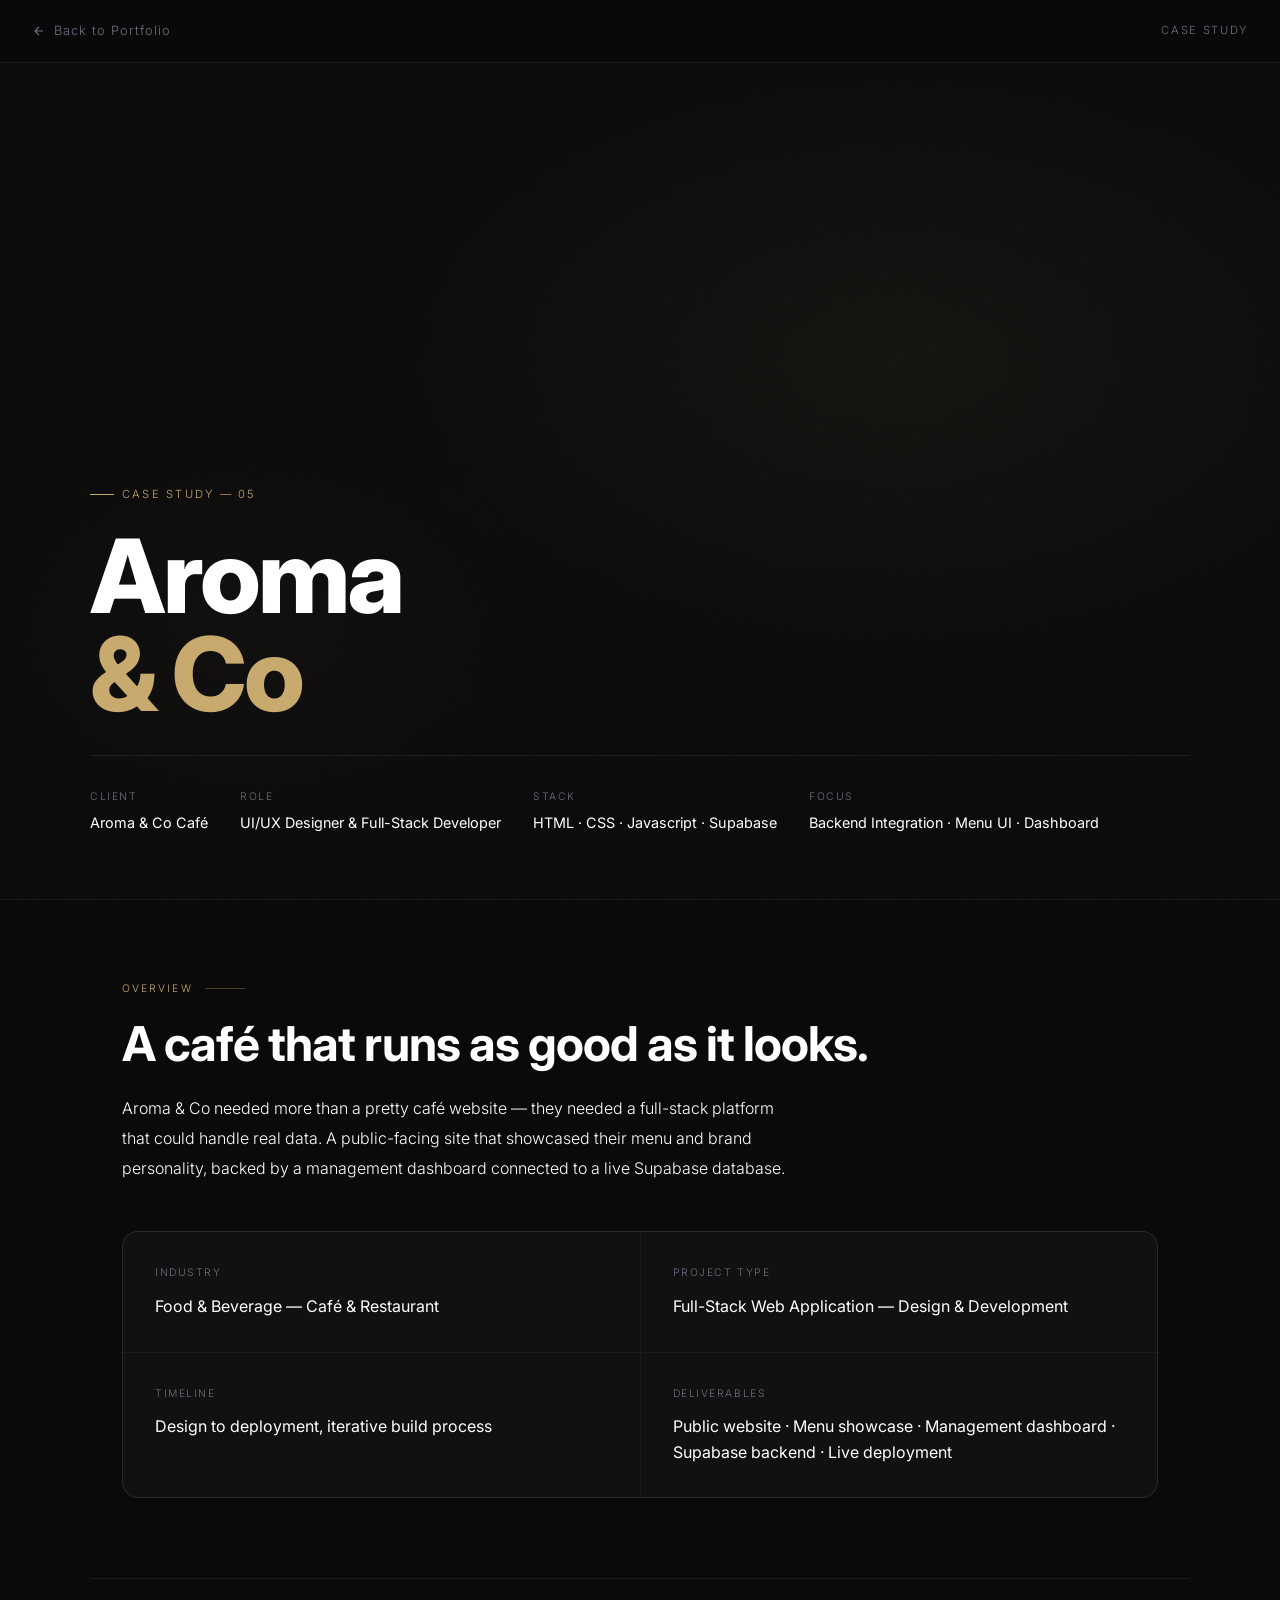
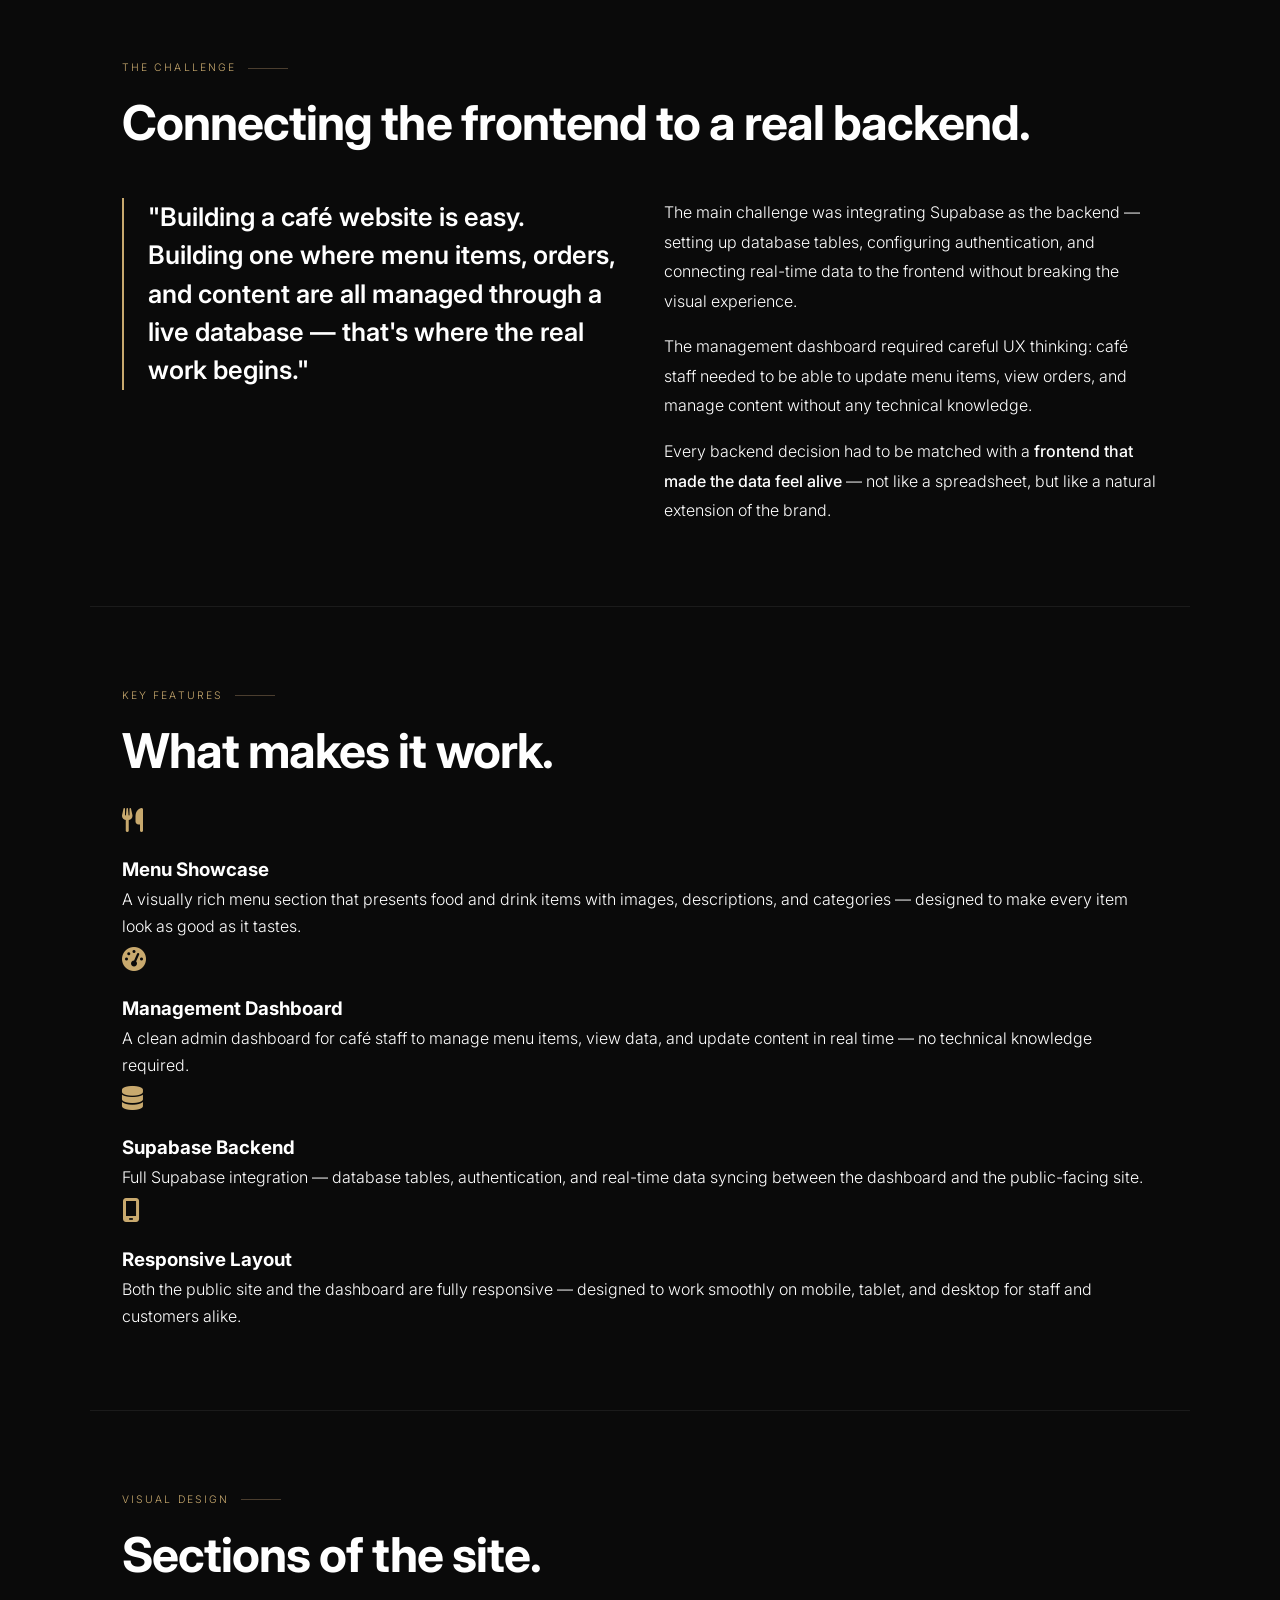
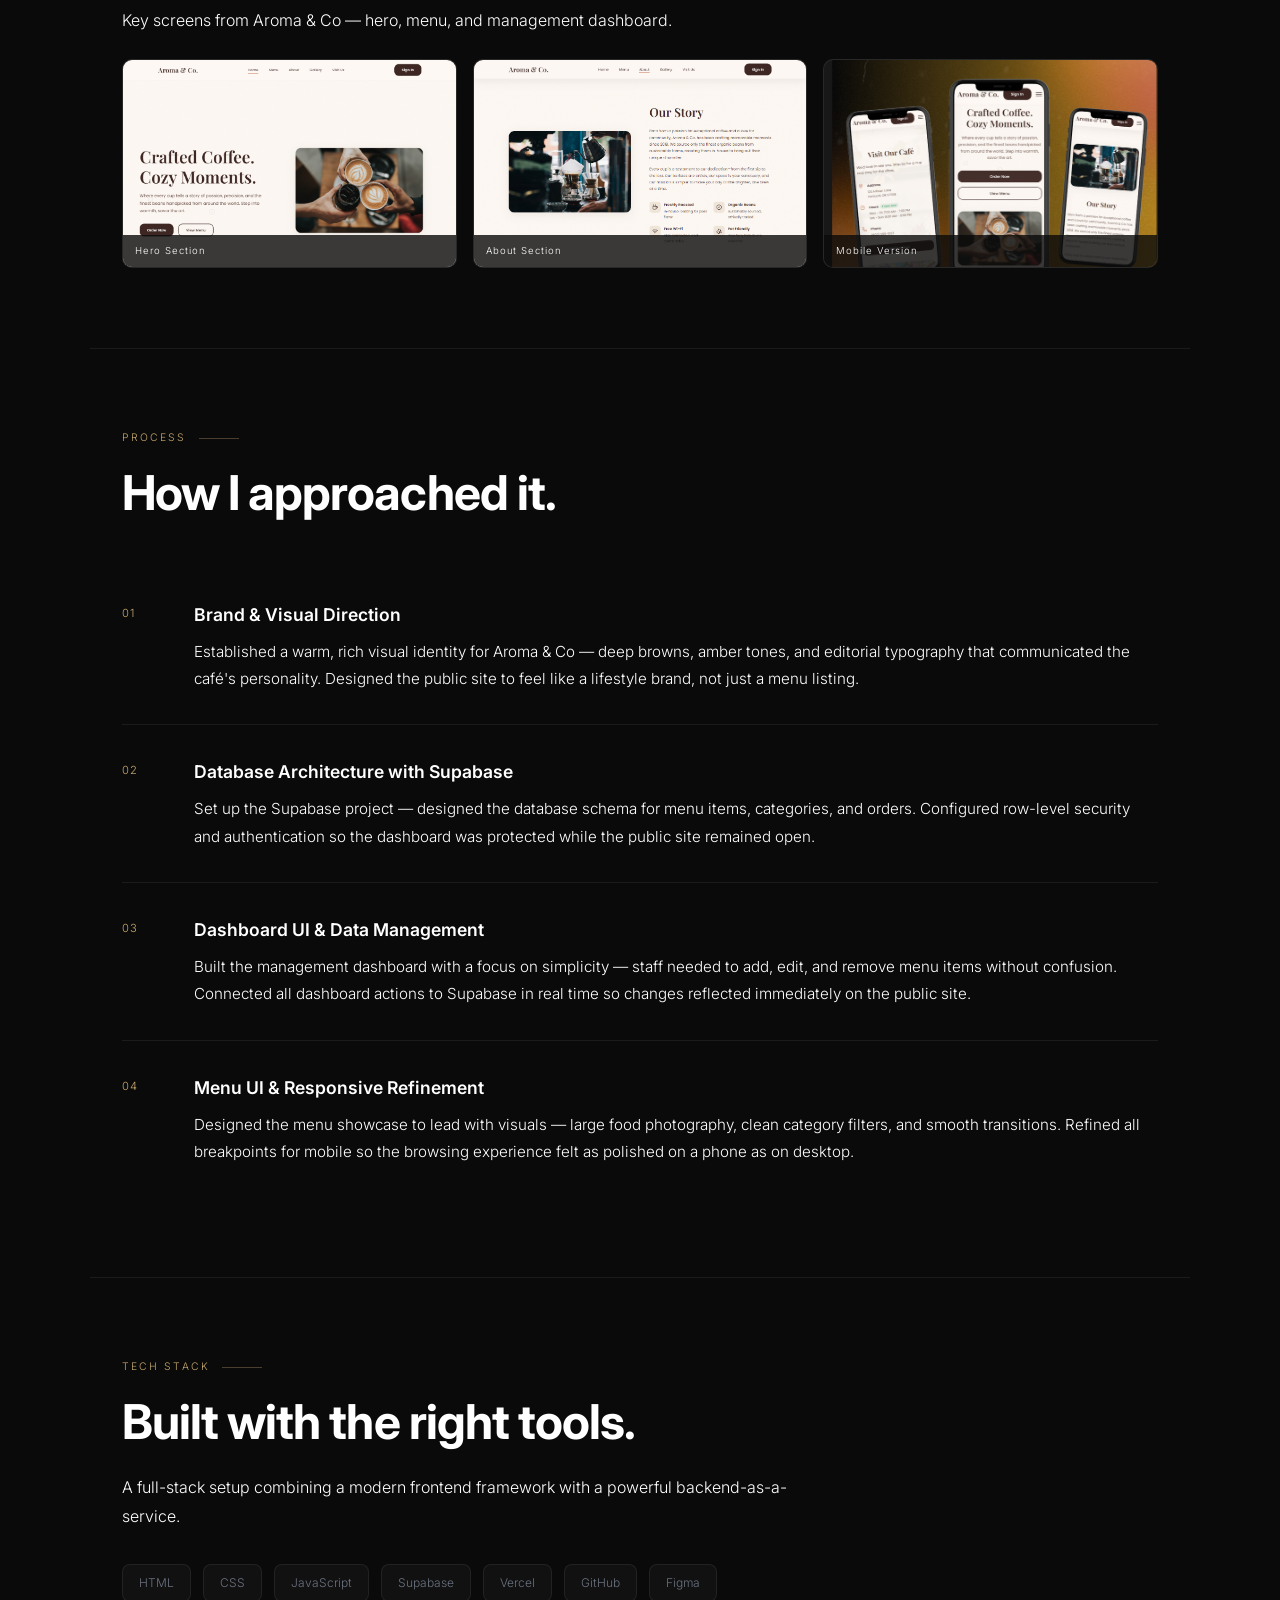
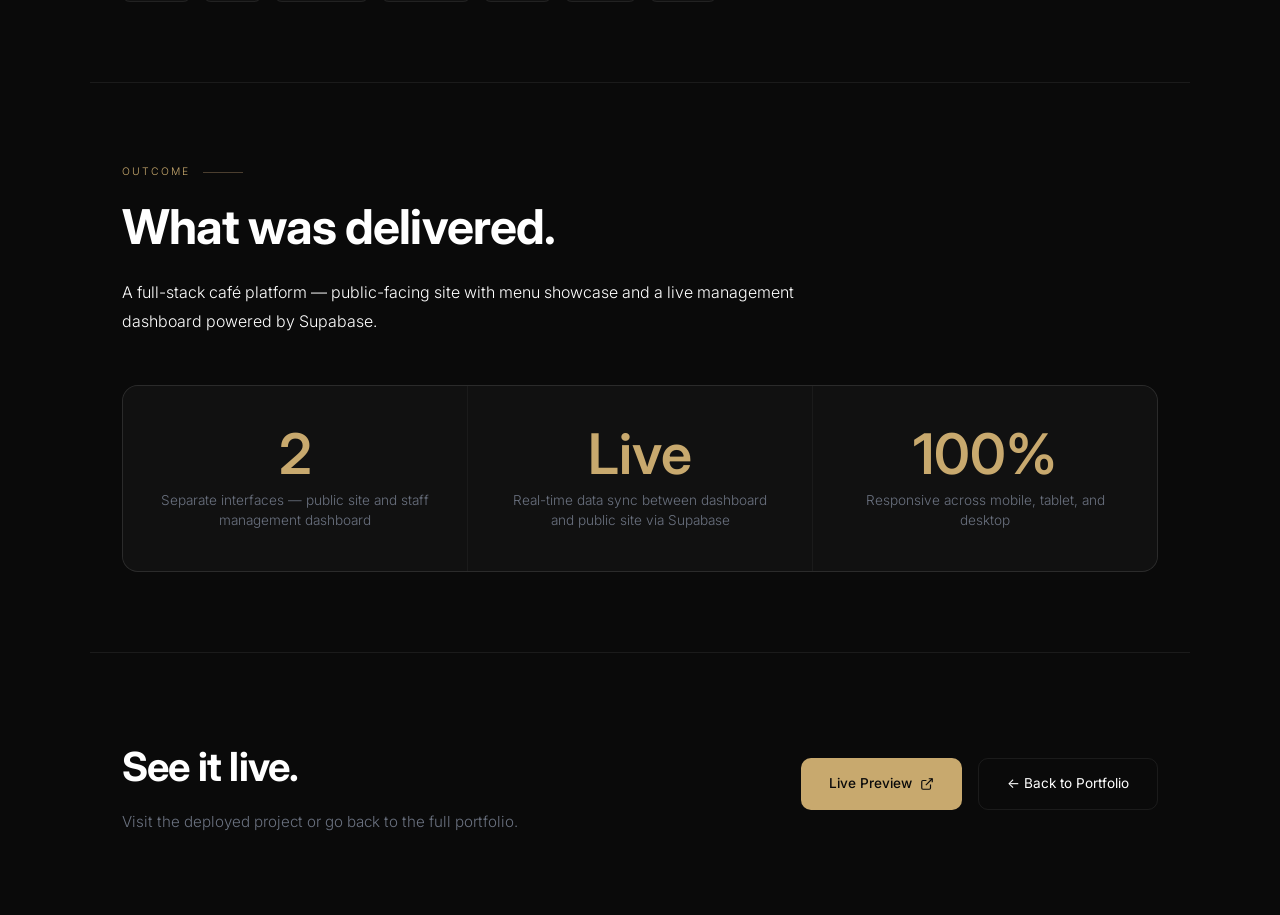
==== case-study/aromaco.html @ af0c45d8 "Initial website" ====
<!DOCTYPE html>
<html lang="en">
<head>
  <meta charset="UTF-8" />
  <meta name="viewport" content="width=device-width, initial-scale=1.0" />
  <title>Aroma & Co — Case Study | Mikee Dorol</title>
  <link rel="preconnect" href="https://fonts.googleapis.com">
  <link href="https://fonts.googleapis.com/css2?family=Inter:wght@300;400;500;600;700;800&display=swap" rel="stylesheet">
  <link rel="stylesheet" href="https://cdnjs.cloudflare.com/ajax/libs/font-awesome/6.5.0/css/all.min.css">
  <link rel="stylesheet" href="../case-study.css"/>
</head>
<body>

  <!-- NAV -->
  <nav>
    <a href="../main.html" class="nav-back">
      <svg viewBox="0 0 24 24" fill="none" stroke="currentColor" stroke-width="2"><path d="M19 12H5M12 19l-7-7 7-7"/></svg>
      Back to Portfolio
    </a>
    <span class="nav-label">Case Study</span>
  </nav>

  <!-- HERO -->
  <section class="hero">
    <div class="hero-bg"></div>
    <div class="hero-noise"></div>
    <div class="hero-inner">
      <div class="hero-tag">Case Study — 05</div>
      <h1 class="hero-title">
        Aroma<br/>
        <em>&amp; Co</em>
      </h1>
      <div class="hero-meta">
        <div class="meta-item">
          <p>Client</p>
          <p>Aroma &amp; Co Café</p>
        </div>
        <div class="meta-item">
          <p>Role</p>
          <p>UI/UX Designer & Full-Stack Developer</p>
        </div>
        <div class="meta-item">
          <p>Stack</p>
          <p>HTML · CSS · Javascript · Supabase</p>
        </div>
        <div class="meta-item">
          <p>Focus</p>
          <p>Backend Integration · Menu UI · Dashboard</p>
        </div>
      </div>
    </div>
  </section>

  <!-- OVERVIEW -->
  <div class="section fade-up">
    <div class="section-label">Overview</div>
    <h2 class="section-title">A café that runs as good as it looks.</h2>
    <p class="section-body">
      Aroma &amp; Co needed more than a pretty café website — they needed a full-stack platform that could handle real data. A public-facing site that showcased their menu and brand personality, backed by a management dashboard connected to a live Supabase database.
    </p>
    <div class="overview-grid">
      <div class="overview-cell">
        <p class="overview-cell-label">Industry</p>
        <p class="overview-cell-value">Food & Beverage — Café &amp; Restaurant</p>
      </div>
      <div class="overview-cell">
        <p class="overview-cell-label">Project Type</p>
        <p class="overview-cell-value">Full-Stack Web Application — Design & Development</p>
      </div>
      <div class="overview-cell">
        <p class="overview-cell-label">Timeline</p>
        <p class="overview-cell-value">Design to deployment, iterative build process</p>
      </div>
      <div class="overview-cell">
        <p class="overview-cell-label">Deliverables</p>
        <p class="overview-cell-value">Public website · Menu showcase · Management dashboard · Supabase backend · Live deployment</p>
      </div>
    </div>
  </div>

  <!-- CHALLENGE -->
  <div class="section fade-up">
    <div class="section-label">The Challenge</div>
    <h2 class="section-title">Connecting the frontend to a real backend.</h2>
    <div class="challenge-layout">
      <div class="challenge-quote">
        "Building a café website is easy. Building one where menu items, orders, and content are all managed through a live database — that's where the real work begins."
      </div>
      <div class="section-body" style="max-width: 100%;">
        <p style="margin-bottom: 1rem;">The main challenge was integrating Supabase as the backend — setting up database tables, configuring authentication, and connecting real-time data to the frontend without breaking the visual experience.</p>
        <p style="margin-bottom: 1rem;">The management dashboard required careful UX thinking: café staff needed to be able to update menu items, view orders, and manage content without any technical knowledge.</p>
        <p>Every backend decision had to be matched with a <span style="font-weight: 500;">frontend that made the data feel alive</span> — not like a spreadsheet, but like a natural extension of the brand.</p>
      </div>
    </div>
  </div>

  <!-- KEY FEATURES -->
  <div class="section fade-up">
    <div class="section-label">Key Features</div>
    <h2 class="section-title">What makes it work.</h2>
    <div class="features-grid">
      <div class="feature-cell">
        <div class="feature-icon"><i class="fa-solid fa-utensils"></i></div>
        <h3>Menu Showcase</h3>
        <p>A visually rich menu section that presents food and drink items with images, descriptions, and categories — designed to make every item look as good as it tastes.</p>
      </div>
      <div class="feature-cell">
        <div class="feature-icon"><i class="fa-solid fa-gauge-high"></i></div>
        <h3>Management Dashboard</h3>
        <p>A clean admin dashboard for café staff to manage menu items, view data, and update content in real time — no technical knowledge required.</p>
      </div>
      <div class="feature-cell">
        <div class="feature-icon"><i class="fa-solid fa-database"></i></div>
        <h3>Supabase Backend</h3>
        <p>Full Supabase integration — database tables, authentication, and real-time data syncing between the dashboard and the public-facing site.</p>
      </div>
      <div class="feature-cell">
        <div class="feature-icon"><i class="fa-solid fa-mobile-screen"></i></div>
        <h3>Responsive Layout</h3>
        <p>Both the public site and the dashboard are fully responsive — designed to work smoothly on mobile, tablet, and desktop for staff and customers alike.</p>
      </div>
    </div>
  </div>

  <!-- SCREENSHOTS -->
  <div class="section fade-up">
    <div class="section-label">Visual Design</div>
    <h2 class="section-title">Sections of the site.</h2>
    <p class="section-body">Key screens from Aroma &amp; Co — hero, menu, and management dashboard.</p>
    <div class="screenshot-slots">
      <div class="screenshot-slot">
        <img src="../images/hero-img-aroma.png" alt="Aroma & Co Hero" onerror="this.style.display='none'">
        <span class="slot-label">Hero Section</span>
      </div>
      <div class="screenshot-slot">
        <img src="../images/about-img-aroma.png" alt="Aroma & Co Menu" onerror="this.style.display='none'">
        <span class="slot-label">About Section</span>
      </div>
      <div class="screenshot-slot">
        <img src="../images/aroma-mobile-ver.png" alt="Aroma & Co Dashboard" onerror="this.style.display='none'">
        <span class="slot-label">Mobile Version</span>
      </div>
    </div>
  </div>

  <!-- PROCESS -->
  <div class="section fade-up">
    <div class="section-label">Process</div>
    <h2 class="section-title">How I approached it.</h2>
    <div class="process-steps">
      <div class="process-step">
        <span class="step-num">01</span>
        <div class="step-content">
          <h3>Brand & Visual Direction</h3>
          <p>Established a warm, rich visual identity for Aroma &amp; Co — deep browns, amber tones, and editorial typography that communicated the café's personality. Designed the public site to feel like a lifestyle brand, not just a menu listing.</p>
        </div>
      </div>
      <div class="process-step">
        <span class="step-num">02</span>
        <div class="step-content">
          <h3>Database Architecture with Supabase</h3>
          <p>Set up the Supabase project — designed the database schema for menu items, categories, and orders. Configured row-level security and authentication so the dashboard was protected while the public site remained open.</p>
        </div>
      </div>
      <div class="process-step">
        <span class="step-num">03</span>
        <div class="step-content">
          <h3>Dashboard UI & Data Management</h3>
          <p>Built the management dashboard with a focus on simplicity — staff needed to add, edit, and remove menu items without confusion. Connected all dashboard actions to Supabase in real time so changes reflected immediately on the public site.</p>
        </div>
      </div>
      <div class="process-step">
        <span class="step-num">04</span>
        <div class="step-content">
          <h3>Menu UI & Responsive Refinement</h3>
          <p>Designed the menu showcase to lead with visuals — large food photography, clean category filters, and smooth transitions. Refined all breakpoints for mobile so the browsing experience felt as polished on a phone as on desktop.</p>
        </div>
      </div>
    </div>
  </div>

  <!-- TECH STACK -->
  <div class="section fade-up">
    <div class="section-label">Tech Stack</div>
    <h2 class="section-title">Built with the right tools.</h2>
    <p class="section-body">A full-stack setup combining a modern frontend framework with a powerful backend-as-a-service.</p>
    <div class="stack-grid">
      <span class="stack-tag">HTML</span>
      <span class="stack-tag">CSS</span>
      <span class="stack-tag">JavaScript</span>
      <span class="stack-tag">Supabase</span>
      <span class="stack-tag">Vercel</span>
      <span class="stack-tag">GitHub</span>
      <span class="stack-tag">Figma</span>
    </div>
  </div>

  <!-- RESULTS -->
  <div class="section fade-up">
    <div class="section-label">Outcome</div>
    <h2 class="section-title">What was delivered.</h2>
    <p class="section-body">A full-stack café platform — public-facing site with menu showcase and a live management dashboard powered by Supabase.</p>
    <div class="results-grid">
      <div class="result-cell">
        <div class="result-num">2</div>
        <div class="result-label">Separate interfaces — public site and staff management dashboard</div>
      </div>
      <div class="result-cell">
        <div class="result-num">Live</div>
        <div class="result-label">Real-time data sync between dashboard and public site via Supabase</div>
      </div>
      <div class="result-cell">
        <div class="result-num">100%</div>
        <div class="result-label">Responsive across mobile, tablet, and desktop</div>
      </div>
    </div>
  </div>

  <!-- CTA -->
  <div class="cta-section fade-up">
    <div class="cta-text">
      <h2>See it live.</h2>
      <p>Visit the deployed project or go back to the full portfolio.</p>
    </div>
    <div class="cta-links">
      <a href="https://aroma-co.vercel.app/" target="_blank" class="btn-primary">
        Live Preview
        <svg width="14" height="14" viewBox="0 0 24 24" fill="none" stroke="currentColor" stroke-width="2"><path d="M18 13v6a2 2 0 01-2 2H5a2 2 0 01-2-2V8a2 2 0 012-2h6"/><polyline points="15 3 21 3 21 9"/><line x1="10" y1="14" x2="21" y2="3"/></svg>
      </a>
      <a href="../main.html" class="btn-secondary">← Back to Portfolio</a>
    </div>
  </div>

  <script src="../script.js"></script>
</body>
</html>
---- case-study.css ----
*, *::before, *::after { box-sizing: border-box; margin: 0; padding: 0; }

    :root {
      --bg: #0a0a0a;
      --bg2: #111111;
      --bg3: #181818;
      --border: rgba(255,255,255,0.07);
      --text: #ffffff;
      --muted: #6b7280;
      --accent: #c8a96e;
      --accent2: #8b7355;
      --white: #ffffff;
      --font-display: 'Inter', sans-serif;
      --font-body: 'Inter', sans-serif;
      --font-mono: 'Inter', sans-serif;
    }

    html { scroll-behavior: smooth; }

    body {
      background: var(--bg);
      color: var(--text);
      font-family: var(--font-body);
      font-weight: 300;
      line-height: 1.7;
      -webkit-font-smoothing: antialiased;
    }

    /* ── NAV ── */
    nav {
      position: fixed;
      top: 0; left: 0; right: 0;
      z-index: 100;
      padding: 1.25rem 2rem;
      display: flex;
      align-items: center;
      justify-content: space-between;
      border-bottom: 1px solid var(--border);
      background: rgba(10,10,10,0.85);
      backdrop-filter: blur(20px);
    }

    .nav-back {
      display: inline-flex;
      align-items: center;
      gap: 0.5rem;
      font-size: 0.8rem;
      font-family: var(--font-mono);
      color: var(--muted);
      text-decoration: none;
      letter-spacing: 0.08em;
      transition: color 0.2s;
    }
    .nav-back:hover { color: var(--text); }
    .nav-back svg { width: 14px; height: 14px; }

    .nav-label {
      font-family: var(--font-mono);
      font-size: 0.7rem;
      color: var(--muted);
      letter-spacing: 0.15em;
      text-transform: uppercase;
    }

    /* ── HERO ── */
    .hero {
      min-height: 100vh;
      display: flex;
      flex-direction: column;
      justify-content: flex-end;
      padding: 7rem 2rem 4rem;
      position: relative;
      overflow: hidden;
      border-bottom: 1px solid var(--border);
    }

    .hero-bg {
      position: absolute;
      inset: 0;
      background:
        radial-gradient(ellipse 60% 50% at 70% 40%, rgba(200,169,110,0.06) 0%, transparent 70%),
        radial-gradient(ellipse 40% 40% at 20% 70%, rgba(139,115,85,0.04) 0%, transparent 60%);
      pointer-events: none;
    }

    .hero-noise {
      position: absolute;
      inset: 0;
      opacity: 0.025;
      background-image: url("data:image/svg+xml,%3Csvg viewBox='0 0 256 256' xmlns='http://www.w3.org/2000/svg'%3E%3Cfilter id='noise'%3E%3CfeTurbulence type='fractalNoise' baseFrequency='0.9' numOctaves='4' stitchTiles='stitch'/%3E%3C/filter%3E%3Crect width='100%25' height='100%25' filter='url(%23noise)'/%3E%3C/svg%3E");
      background-size: 200px;
      pointer-events: none;
    }

    .hero-inner {
      position: relative;
      max-width: 1100px;
      margin: 0 auto;
      width: 100%;
    }

    .hero-tag {
      display: inline-flex;
      align-items: center;
      gap: 0.5rem;
      font-family: var(--font-mono);
      font-size: 0.7rem;
      color: var(--accent);
      letter-spacing: 0.2em;
      text-transform: uppercase;
      margin-bottom: 1.5rem;
    }

    .hero-tag::before {
      content: '';
      display: block;
      width: 24px;
      height: 1px;
      background: var(--accent);
    }

    .hero-title {
      font-family: var(--font-display);
      font-size: clamp(3.5rem, 8vw, 7rem);
      font-weight: 800;
      line-height: 0.95;
      letter-spacing: -0.03em;
      color: var(--white);
      margin-bottom: 2rem;
    }

    .hero-title em {
      font-style: normal;
      color: var(--accent);
    }

    .hero-meta {
      display: flex;
      flex-wrap: wrap;
      gap: 2rem;
      padding-top: 2rem;
      border-top: 1px solid var(--border);
    }

    .meta-item p:first-child {
      font-family: var(--font-mono);
      font-size: 0.65rem;
      color: var(--muted);
      letter-spacing: 0.15em;
      text-transform: uppercase;
      margin-bottom: 0.3rem;
    }

    .meta-item p:last-child {
      font-size: 0.9rem;
      color: var(--text);
      font-weight: 400;
    }

    /* ── SECTIONS ── */
    .section {
      max-width: 1100px;
      margin: 0 auto;
      padding: 5rem 2rem;
      border-bottom: 1px solid var(--border);
    }

    .section-label {
      font-family: var(--font-mono);
      font-size: 0.65rem;
      color: var(--accent);
      letter-spacing: 0.2em;
      text-transform: uppercase;
      margin-bottom: 1.25rem;
      display: flex;
      align-items: center;
      gap: 0.75rem;
    }

    .section-label::after {
      content: '';
      display: block;
      flex: 1;
      max-width: 40px;
      height: 1px;
      background: var(--accent2);
      opacity: 0.5;
    }

    .section-title {
      font-family: var(--font-display);
      font-size: clamp(2rem, 4vw, 3rem);
      font-weight: 700;
      line-height: 1.1;
      letter-spacing: -0.02em;
      color: var(--white);
      margin-bottom: 1.5rem;
    }

    .section-body {
      font-size: 1rem;
      color: #ffffff;
      line-height: 1.85;
      max-width: 680px;
    }

    /* ── OVERVIEW GRID ── */
    .overview-grid {
      display: grid;
      grid-template-columns: 1fr 1fr;
      gap: 1px;
      background: var(--border);
      border: 1px solid var(--border);
      border-radius: 16px;
      overflow: hidden;
      margin-top: 3rem;
    }

    .overview-cell {
      background: var(--bg2);
      padding: 2rem;
    }

    .overview-cell:hover { background: var(--bg3); }

    .overview-cell-label {
      font-family: var(--font-mono);
      font-size: 0.65rem;
      color: var(--muted);
      letter-spacing: 0.15em;
      text-transform: uppercase;
      margin-bottom: 0.75rem;
    }

    .overview-cell-value {
      font-size: 1rem;
      color: var(--text);
      font-weight: 400;
      line-height: 1.6;
    }

    /* ── CHALLENGE ── */
    .challenge-layout {
      display: grid;
      grid-template-columns: 1fr 1fr;
      gap: 3rem;
      margin-top: 3rem;
      align-items: start;
    }

    .challenge-quote {
      font-family: var(--font-display);
      font-size: clamp(1.2rem, 2vw, 1.6rem);
      font-weight: 600;
      color: var(--white);
      line-height: 1.5;
      padding-left: 1.5rem;
      border-left: 2px solid var(--accent);
    }

    /* ── PROCESS STEPS ── */
    .process-steps {
      display: flex;
      flex-direction: column;
      gap: 0;
      margin-top: 3rem;
    }

    .process-step {
      display: grid;
      grid-template-columns: 3rem 1fr;
      gap: 1.5rem;
      padding: 2rem 0;
      border-bottom: 1px solid var(--border);
      position: relative;
    }

    .process-step:last-child { border-bottom: none; }

    .step-num {
      font-family: var(--font-mono);
      font-size: 0.7rem;
      color: var(--accent);
      letter-spacing: 0.1em;
      padding-top: 0.25rem;
    }

    .step-content h3 {
      font-family: var(--font-display);
      font-size: 1.1rem;
      font-weight: 600;
      color: var(--white);
      margin-bottom: 0.5rem;
    }

    .step-content p {
      font-size: 0.95rem;
      color: #ffffff;
      line-height: 1.8;
    }

    /* ── TECH STACK ── */
    .stack-grid {
      display: flex;
      flex-wrap: wrap;
      gap: 0.75rem;
      margin-top: 2rem;
    }

    .stack-tag {
      display: inline-flex;
      align-items: center;
      gap: 0.5rem;
      padding: 0.5rem 1rem;
      border: 1px solid var(--border);
      border-radius: 8px;
      font-family: var(--font-mono);
      font-size: 0.75rem;
      color: var(--muted);
      background: var(--bg2);
      transition: border-color 0.2s, color 0.2s;
    }

    .stack-tag:hover {
      border-color: var(--accent2);
      color: var(--accent);
    }

    /* ── RESULTS ── */
    .results-grid {
      display: grid;
      grid-template-columns: repeat(3, 1fr);
      gap: 1px;
      background: var(--border);
      border: 1px solid var(--border);
      border-radius: 16px;
      overflow: hidden;
      margin-top: 3rem;
    }

    .result-cell {
      background: var(--bg2);
      padding: 2.5rem 2rem;
      text-align: center;
    }

    .result-num {
      font-family: var(--font-display);
      font-size: 3.5rem;
      font-weight: 600;
      color: var(--accent);
      line-height: 1;
      margin-bottom: 0.5rem;
    }

    .result-label {
      font-size: 0.85rem;
      color: var(--muted);
      line-height: 1.5;
    }

    /* ── SCREENSHOTS ── */
    .screenshots-note {
      margin-top: 3rem;
      padding: 2.5rem;
      border: 1px dashed var(--border);
      border-radius: 16px;
      text-align: center;
    }

    .screenshots-note p {
      font-family: var(--font-mono);
      font-size: 0.75rem;
      color: var(--muted);
      letter-spacing: 0.1em;
      margin-bottom: 1rem;
    }

    .screenshot-slots {
      display: grid;
      grid-template-columns: repeat(3, 1fr);
      gap: 1rem;
      margin-top: 1.5rem;
    }

    .screenshot-slot {
      aspect-ratio: 16/10;
      border-radius: 10px;
      border: 1px solid var(--border);
      background: var(--bg3);
      overflow: hidden;
      position: relative;
    }

    /* Actual project screenshots — replace src with your real images */
    .screenshot-slot img {
      width: 100%;
      height: 100%;
      object-fit: cover;
      object-position: top;
      display: block;
    }

    .screenshot-slot .slot-label {
      position: absolute;
      bottom: 0; left: 0; right: 0;
      padding: 0.5rem 0.75rem;
      background: rgba(10,10,10,0.8);
      font-family: var(--font-mono);
      font-size: 0.6rem;
      color: white;
      letter-spacing: 0.1em;
      text-align: left;
    }

    /* ── CTA ── */
    .cta-section {
      max-width: 1100px;
      margin: 0 auto;
      padding: 5rem 2rem;
      display: flex;
      align-items: center;
      justify-content: space-between;
      gap: 2rem;
      flex-wrap: wrap;
    }

    .cta-text h2 {
      font-family: var(--font-display);
      font-size: clamp(2rem, 4vw, 2.5rem);
      font-weight: 700;
      letter-spacing: -0.02em;
      color: var(--white);
      margin-bottom: 0.5rem;
    }

    .cta-text p {
      font-size: 0.95rem;
      color: var(--muted);
    }

    .cta-links {
      display: flex;
      gap: 1rem;
      flex-wrap: wrap;
    }

    .btn-primary {
      display: inline-flex;
      align-items: center;
      gap: 0.5rem;
      padding: 0.85rem 1.75rem;
      background: var(--accent);
      color: #0a0a0a;
      font-size: 0.85rem;
      font-weight: 500;
      border-radius: 10px;
      text-decoration: none;
      transition: opacity 0.2s;
    }

    .btn-primary:hover { opacity: 0.85; }

    .btn-secondary {
      display: inline-flex;
      align-items: center;
      gap: 0.5rem;
      padding: 0.85rem 1.75rem;
      border: 1px solid var(--border);
      color: var(--text);
      font-size: 0.85rem;
      font-weight: 400;
      border-radius: 10px;
      text-decoration: none;
      transition: border-color 0.2s;
    }

    .btn-secondary:hover { border-color: var(--accent2); }

    /* ── ANIMATIONS ── */
    .fade-up {
      opacity: 0;
      transform: translateY(24px);
      transition: opacity 0.7s ease, transform 0.7s ease;
    }

    .fade-up.visible {
      opacity: 1;
      transform: translateY(0);
    }

    /* ── RESPONSIVE ── */
    @media (max-width: 768px) {
      nav { padding: 1rem 1.25rem; }
      .hero { padding: 5rem 1.25rem 3rem; min-height: auto; }
      .hero-title { font-size: 2.5rem; letter-spacing: -0.02em; }
      .hero-meta { gap: 1.25rem; }
      .meta-item p:last-child { font-size: 0.85rem; }
      .section { padding: 3rem 1.25rem; }
      .section-title { font-size: 1.6rem; }
      .section-body { font-size: 0.95rem; }
      .overview-grid { grid-template-columns: 1fr; }
      .overview-cell { padding: 1.25rem; }
      .challenge-layout { grid-template-columns: 1fr; gap: 1.5rem; }
      .challenge-quote { font-size: 1.1rem; }
      .results-grid { grid-template-columns: 1fr; }
      .screenshot-slots { grid-template-columns: 1fr; }
      .process-step { grid-template-columns: 2rem 1fr; gap: 1rem; padding: 1.5rem 0; }
      .result-cell { padding: 1.75rem 1.25rem; }
      .result-num { font-size: 2.5rem; }
      .cta-section { padding: 3rem 1.25rem; flex-direction: column; align-items: flex-start; gap: 1.5rem; }
      .cta-links { flex-direction: column; width: 100%; }
      .btn-primary, .btn-secondary { width: 100%; justify-content: center; }
    }

    @media (max-width: 480px) {
      .hero-title { font-size: 2rem; }
      .section-title { font-size: 1.4rem; }
      .hero-meta { flex-direction: column; gap: 1rem; }
      .stack-grid { gap: 0.5rem; }
      .stack-tag { font-size: 0.7rem; padding: 0.4rem 0.8rem; }
    }

    @keyframes fadeIn {
  from { opacity: 0; }
  to { opacity: 1; }
}

    .feature-icon {
  font-size: 1.5rem;
  color: var(--accent);
  margin-bottom: 0.75rem;
}
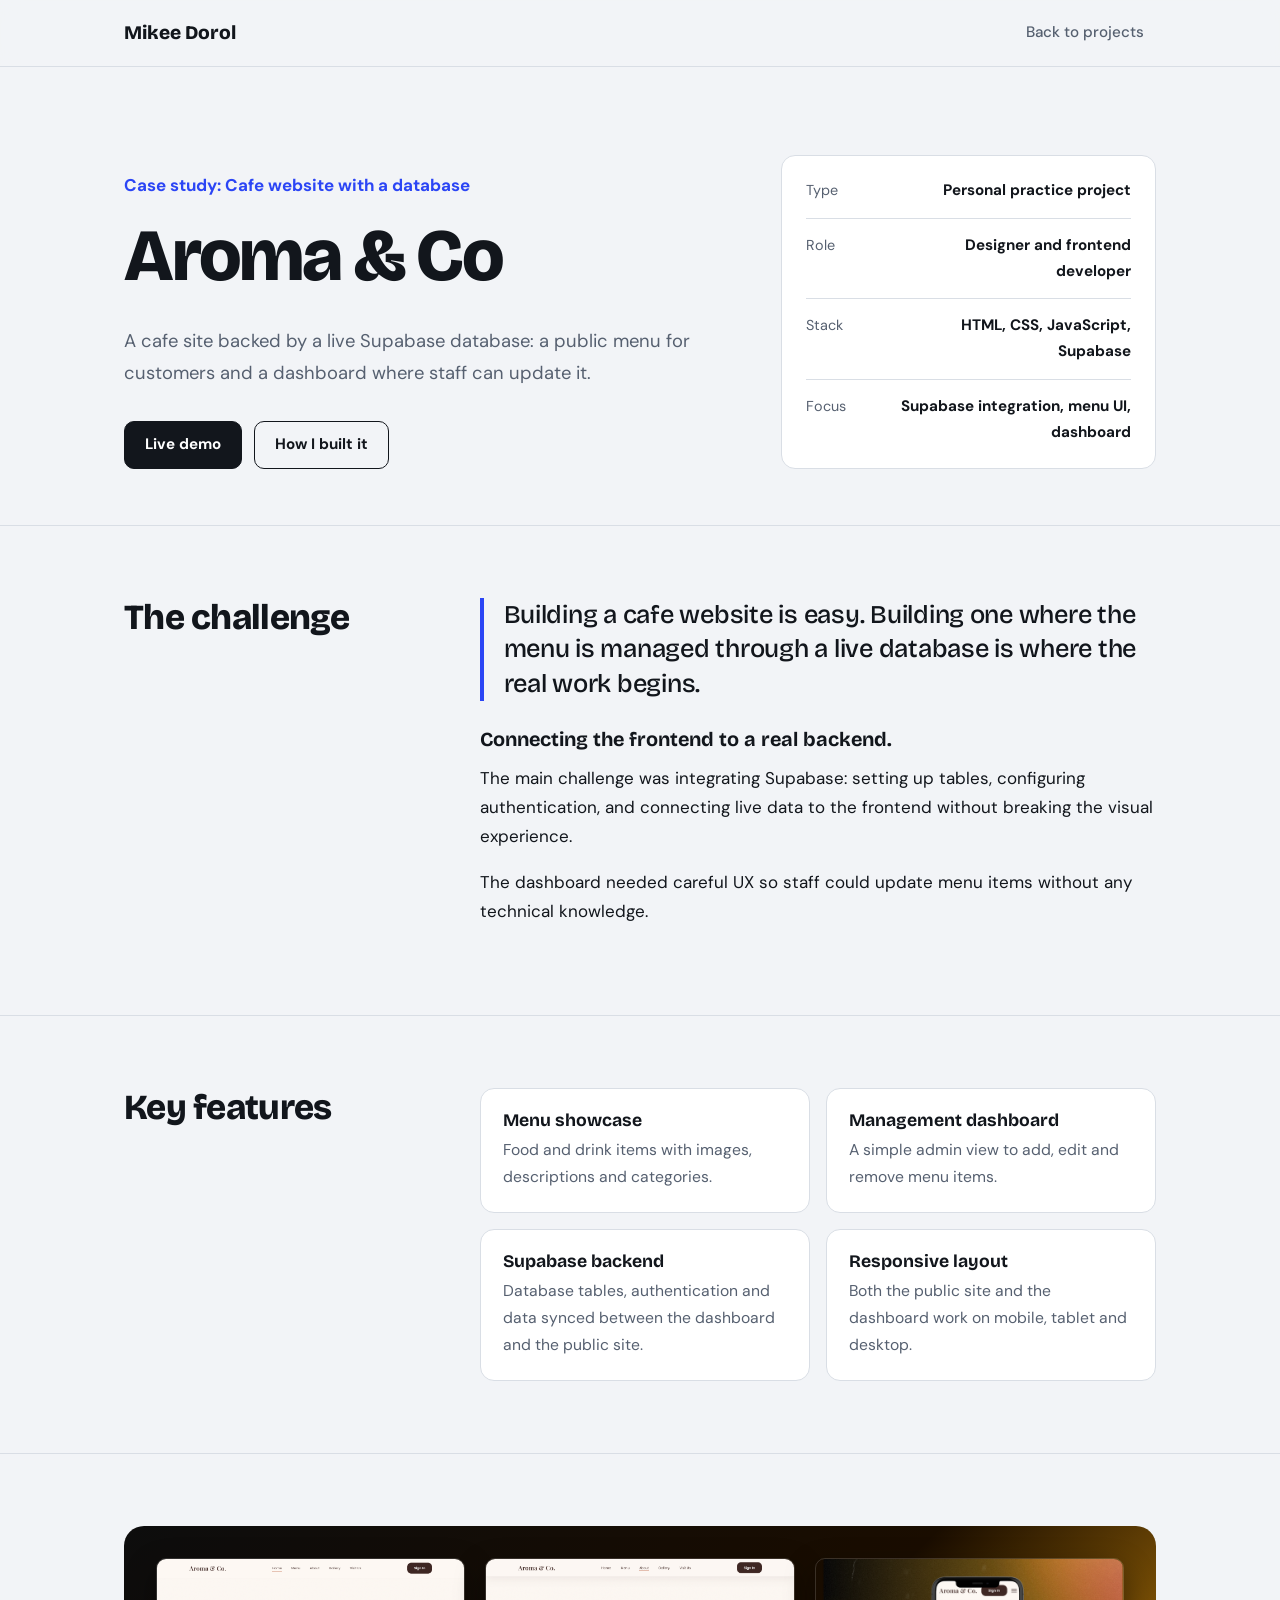
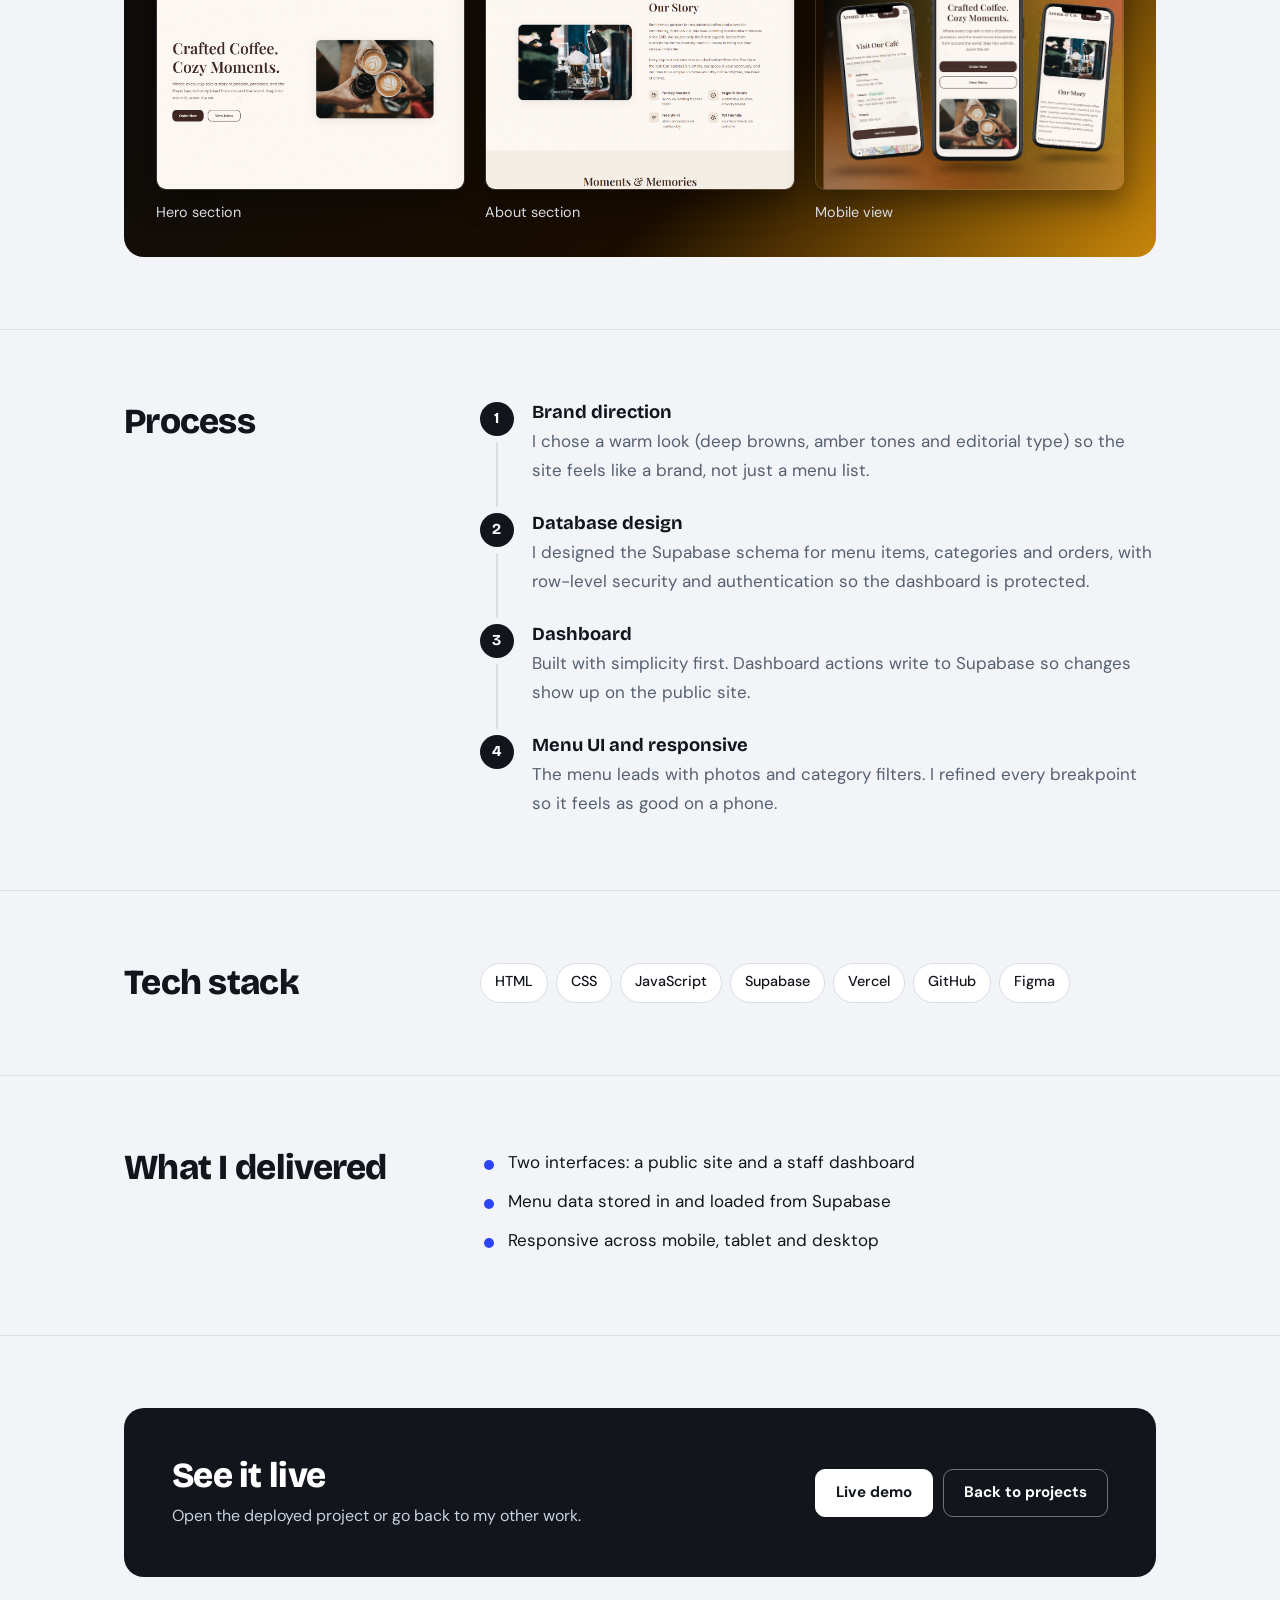
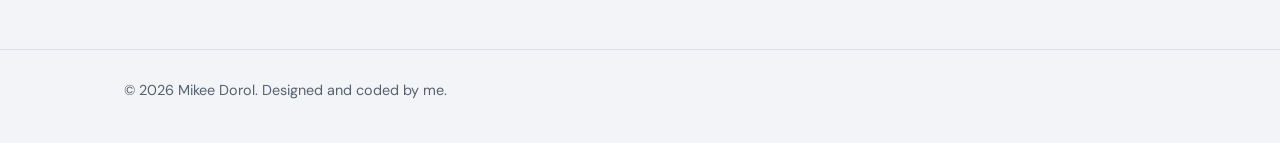
==== commit dbe0e310: "Initial commit: portfolio and case studies" ====
--- a/case-study/aromaco.html
+++ b/case-study/aromaco.html
@@ -3,234 +3,85 @@
 <head>
   <meta charset="UTF-8" />
   <meta name="viewport" content="width=device-width, initial-scale=1.0" />
-  <title>Aroma & Co — Case Study | Mikee Dorol</title>
-  <link rel="preconnect" href="https://fonts.googleapis.com">
-  <link href="https://fonts.googleapis.com/css2?family=Inter:wght@300;400;500;600;700;800&display=swap" rel="stylesheet">
-  <link rel="stylesheet" href="https://cdnjs.cloudflare.com/ajax/libs/font-awesome/6.5.0/css/all.min.css">
-  <link rel="stylesheet" href="../case-study.css"/>
+  <title>Aroma & Co | Case study | Mikee Dorol</title>
+  <link rel="preconnect" href="https://fonts.googleapis.com" />
+  <link rel="preconnect" href="https://fonts.gstatic.com" crossorigin />
+  <link href="https://fonts.googleapis.com/css2?family=Bricolage+Grotesque:opsz,wght@12..96,500;12..96,700;12..96,800&family=DM+Sans:wght@400;500;700&display=swap" rel="stylesheet" />
+  <link rel="stylesheet" href="../style.css" />
+  <link rel="stylesheet" href="../case-study.css" />
 </head>
 <body>
+  <header class="site-header">
+    <div class="wrap header-inner">
+      <a href="../index.html" class="brand">Mikee Dorol</a>
+      <a href="../index.html#projects" class="back">Back to projects</a>
+    </div>
+  </header>
 
-  <!-- NAV -->
-  <nav>
-    <a href="../main.html" class="nav-back">
-      <svg viewBox="0 0 24 24" fill="none" stroke="currentColor" stroke-width="2"><path d="M19 12H5M12 19l-7-7 7-7"/></svg>
-      Back to Portfolio
-    </a>
-    <span class="nav-label">Case Study</span>
-  </nav>
+  <main>
+    <section class="hero cs-hero">
+      <div class="wrap hero-grid">
+        <div>
+          <p class="cs-kind">Case study: Cafe website with a database</p>
+          <h1>Aroma &amp; Co</h1>
+          <p class="lead">A cafe site backed by a live Supabase database: a public menu for customers and a dashboard where staff can update it.</p>
+          <div class="actions">
+            <a href="https://aroma-co.vercel.app/" target="_blank" rel="noopener" class="btn btn-primary">Live demo</a>
+            <a href="#process" class="btn btn-ghost">How I built it</a>
+          </div>
+        </div>
+        <dl class="facts">
+          <div><dt>Type</dt><dd>Personal practice project</dd></div>
+          <div><dt>Role</dt><dd>Designer and frontend developer</dd></div>
+          <div><dt>Stack</dt><dd>HTML, CSS, JavaScript, Supabase</dd></div>
+          <div><dt>Focus</dt><dd>Supabase integration, menu UI, dashboard</dd></div>
+        </dl>
+      </div>
+    </section>
 
-  <!-- HERO -->
-  <section class="hero">
-    <div class="hero-bg"></div>
-    <div class="hero-noise"></div>
-    <div class="hero-inner">
-      <div class="hero-tag">Case Study — 05</div>
-      <h1 class="hero-title">
-        Aroma<br/>
-        <em>&amp; Co</em>
-      </h1>
-      <div class="hero-meta">
-        <div class="meta-item">
-          <p>Client</p>
-          <p>Aroma &amp; Co Café</p>
-        </div>
-        <div class="meta-item">
-          <p>Role</p>
-          <p>UI/UX Designer & Full-Stack Developer</p>
-        </div>
-        <div class="meta-item">
-          <p>Stack</p>
-          <p>HTML · CSS · Javascript · Supabase</p>
-        </div>
-        <div class="meta-item">
-          <p>Focus</p>
-          <p>Backend Integration · Menu UI · Dashboard</p>
+    <section class="section">
+      <div class="wrap split">
+        <h2>The challenge</h2>
+        <div class="prose">
+          <p class="quote">Building a cafe website is easy. Building one where the menu is managed through a live database is where the real work begins.</p>
+          <h3 style="margin-bottom:12px">Connecting the frontend to a real backend.</h3>
+          <p>The main challenge was integrating Supabase: setting up tables, configuring authentication, and connecting live data to the frontend without breaking the visual experience.</p><p>The dashboard needed careful UX so staff could update menu items without any technical knowledge.</p>
         </div>
       </div>
-    </div>
-  </section>
+    </section>
 
-  <!-- OVERVIEW -->
-  <div class="section fade-up">
-    <div class="section-label">Overview</div>
-    <h2 class="section-title">A café that runs as good as it looks.</h2>
-    <p class="section-body">
-      Aroma &amp; Co needed more than a pretty café website — they needed a full-stack platform that could handle real data. A public-facing site that showcased their menu and brand personality, backed by a management dashboard connected to a live Supabase database.
-    </p>
-    <div class="overview-grid">
-      <div class="overview-cell">
-        <p class="overview-cell-label">Industry</p>
-        <p class="overview-cell-value">Food & Beverage — Café &amp; Restaurant</p>
+    <section class="section"><div class="wrap split"><h2>Key features</h2><div class="feature-list"><article><h3>Menu showcase</h3><p>Food and drink items with images, descriptions and categories.</p></article><article><h3>Management dashboard</h3><p>A simple admin view to add, edit and remove menu items.</p></article><article><h3>Supabase backend</h3><p>Database tables, authentication and data synced between the dashboard and the public site.</p></article><article><h3>Responsive layout</h3><p>Both the public site and the dashboard work on mobile, tablet and desktop.</p></article></div></div></section>
+    <section class="section">
+      <div class="wrap">
+        <div class="shots-band" style="background:linear-gradient(135deg,#0d0d0d 0%,#1a0d00 60%,#c8860a 100%)"><div class="shots"><figure><img src="../images/hero-img-aroma.png" alt="Aroma &amp; Co hero section" loading="lazy" onerror="this.closest('figure').remove()" /><figcaption>Hero section</figcaption></figure><figure><img src="../images/about-img-aroma.png" alt="Aroma &amp; Co about section" loading="lazy" onerror="this.closest('figure').remove()" /><figcaption>About section</figcaption></figure><figure><img src="../images/aroma-mobile-ver.png" alt="Aroma &amp; Co mobile view" loading="lazy" onerror="this.closest('figure').remove()" /><figcaption>Mobile view</figcaption></figure></div></div>
       </div>
-      <div class="overview-cell">
-        <p class="overview-cell-label">Project Type</p>
-        <p class="overview-cell-value">Full-Stack Web Application — Design & Development</p>
-      </div>
-      <div class="overview-cell">
-        <p class="overview-cell-label">Timeline</p>
-        <p class="overview-cell-value">Design to deployment, iterative build process</p>
-      </div>
-      <div class="overview-cell">
-        <p class="overview-cell-label">Deliverables</p>
-        <p class="overview-cell-value">Public website · Menu showcase · Management dashboard · Supabase backend · Live deployment</p>
-      </div>
-    </div>
-  </div>
+    </section>
 
-  <!-- CHALLENGE -->
-  <div class="section fade-up">
-    <div class="section-label">The Challenge</div>
-    <h2 class="section-title">Connecting the frontend to a real backend.</h2>
-    <div class="challenge-layout">
-      <div class="challenge-quote">
-        "Building a café website is easy. Building one where menu items, orders, and content are all managed through a live database — that's where the real work begins."
-      </div>
-      <div class="section-body" style="max-width: 100%;">
-        <p style="margin-bottom: 1rem;">The main challenge was integrating Supabase as the backend — setting up database tables, configuring authentication, and connecting real-time data to the frontend without breaking the visual experience.</p>
-        <p style="margin-bottom: 1rem;">The management dashboard required careful UX thinking: café staff needed to be able to update menu items, view orders, and manage content without any technical knowledge.</p>
-        <p>Every backend decision had to be matched with a <span style="font-weight: 500;">frontend that made the data feel alive</span> — not like a spreadsheet, but like a natural extension of the brand.</p>
-      </div>
-    </div>
-  </div>
+    <section id="process" class="section">
+      <div class="wrap split"><h2>Process</h2><ol class="steps"><li><h3>Brand direction</h3><p>I chose a warm look (deep browns, amber tones and editorial type) so the site feels like a brand, not just a menu list.</p></li><li><h3>Database design</h3><p>I designed the Supabase schema for menu items, categories and orders, with row-level security and authentication so the dashboard is protected.</p></li><li><h3>Dashboard</h3><p>Built with simplicity first. Dashboard actions write to Supabase so changes show up on the public site.</p></li><li><h3>Menu UI and responsive</h3><p>The menu leads with photos and category filters. I refined every breakpoint so it feels as good on a phone.</p></li></ol></div>
+    </section>
 
-  <!-- KEY FEATURES -->
-  <div class="section fade-up">
-    <div class="section-label">Key Features</div>
-    <h2 class="section-title">What makes it work.</h2>
-    <div class="features-grid">
-      <div class="feature-cell">
-        <div class="feature-icon"><i class="fa-solid fa-utensils"></i></div>
-        <h3>Menu Showcase</h3>
-        <p>A visually rich menu section that presents food and drink items with images, descriptions, and categories — designed to make every item look as good as it tastes.</p>
-      </div>
-      <div class="feature-cell">
-        <div class="feature-icon"><i class="fa-solid fa-gauge-high"></i></div>
-        <h3>Management Dashboard</h3>
-        <p>A clean admin dashboard for café staff to manage menu items, view data, and update content in real time — no technical knowledge required.</p>
-      </div>
-      <div class="feature-cell">
-        <div class="feature-icon"><i class="fa-solid fa-database"></i></div>
-        <h3>Supabase Backend</h3>
-        <p>Full Supabase integration — database tables, authentication, and real-time data syncing between the dashboard and the public-facing site.</p>
-      </div>
-      <div class="feature-cell">
-        <div class="feature-icon"><i class="fa-solid fa-mobile-screen"></i></div>
-        <h3>Responsive Layout</h3>
-        <p>Both the public site and the dashboard are fully responsive — designed to work smoothly on mobile, tablet, and desktop for staff and customers alike.</p>
-      </div>
-    </div>
-  </div>
+    <section class="section">
+      <div class="wrap split"><h2>Tech stack</h2><ul class="tags"><li>HTML</li><li>CSS</li><li>JavaScript</li><li>Supabase</li><li>Vercel</li><li>GitHub</li><li>Figma</li></ul></div>
+    </section>
 
-  <!-- SCREENSHOTS -->
-  <div class="section fade-up">
-    <div class="section-label">Visual Design</div>
-    <h2 class="section-title">Sections of the site.</h2>
-    <p class="section-body">Key screens from Aroma &amp; Co — hero, menu, and management dashboard.</p>
-    <div class="screenshot-slots">
-      <div class="screenshot-slot">
-        <img src="../images/hero-img-aroma.png" alt="Aroma & Co Hero" onerror="this.style.display='none'">
-        <span class="slot-label">Hero Section</span>
-      </div>
-      <div class="screenshot-slot">
-        <img src="../images/about-img-aroma.png" alt="Aroma & Co Menu" onerror="this.style.display='none'">
-        <span class="slot-label">About Section</span>
-      </div>
-      <div class="screenshot-slot">
-        <img src="../images/aroma-mobile-ver.png" alt="Aroma & Co Dashboard" onerror="this.style.display='none'">
-        <span class="slot-label">Mobile Version</span>
-      </div>
-    </div>
-  </div>
+    <section class="section">
+      <div class="wrap split"><h2>What I delivered</h2><ul class="outcome"><li>Two interfaces: a public site and a staff dashboard</li><li>Menu data stored in and loaded from Supabase</li><li>Responsive across mobile, tablet and desktop</li></ul></div>
+    </section>
 
-  <!-- PROCESS -->
-  <div class="section fade-up">
-    <div class="section-label">Process</div>
-    <h2 class="section-title">How I approached it.</h2>
-    <div class="process-steps">
-      <div class="process-step">
-        <span class="step-num">01</span>
-        <div class="step-content">
-          <h3>Brand & Visual Direction</h3>
-          <p>Established a warm, rich visual identity for Aroma &amp; Co — deep browns, amber tones, and editorial typography that communicated the café's personality. Designed the public site to feel like a lifestyle brand, not just a menu listing.</p>
+    <section class="section cs-cta">
+      <div class="wrap">
+        <div class="ojt">
+          <div><h2>See it live</h2><p>Open the deployed project or go back to my other work.</p></div>
+          <div class="links">
+            <a href="https://aroma-co.vercel.app/" target="_blank" rel="noopener" class="btn btn-primary">Live demo</a>
+            <a href="../index.html#projects" class="btn btn-ghost">Back to projects</a>
+          </div>
         </div>
       </div>
-      <div class="process-step">
-        <span class="step-num">02</span>
-        <div class="step-content">
-          <h3>Database Architecture with Supabase</h3>
-          <p>Set up the Supabase project — designed the database schema for menu items, categories, and orders. Configured row-level security and authentication so the dashboard was protected while the public site remained open.</p>
-        </div>
-      </div>
-      <div class="process-step">
-        <span class="step-num">03</span>
-        <div class="step-content">
-          <h3>Dashboard UI & Data Management</h3>
-          <p>Built the management dashboard with a focus on simplicity — staff needed to add, edit, and remove menu items without confusion. Connected all dashboard actions to Supabase in real time so changes reflected immediately on the public site.</p>
-        </div>
-      </div>
-      <div class="process-step">
-        <span class="step-num">04</span>
-        <div class="step-content">
-          <h3>Menu UI & Responsive Refinement</h3>
-          <p>Designed the menu showcase to lead with visuals — large food photography, clean category filters, and smooth transitions. Refined all breakpoints for mobile so the browsing experience felt as polished on a phone as on desktop.</p>
-        </div>
-      </div>
-    </div>
-  </div>
+    </section>
+  </main>
 
-  <!-- TECH STACK -->
-  <div class="section fade-up">
-    <div class="section-label">Tech Stack</div>
-    <h2 class="section-title">Built with the right tools.</h2>
-    <p class="section-body">A full-stack setup combining a modern frontend framework with a powerful backend-as-a-service.</p>
-    <div class="stack-grid">
-      <span class="stack-tag">HTML</span>
-      <span class="stack-tag">CSS</span>
-      <span class="stack-tag">JavaScript</span>
-      <span class="stack-tag">Supabase</span>
-      <span class="stack-tag">Vercel</span>
-      <span class="stack-tag">GitHub</span>
-      <span class="stack-tag">Figma</span>
-    </div>
-  </div>
-
-  <!-- RESULTS -->
-  <div class="section fade-up">
-    <div class="section-label">Outcome</div>
-    <h2 class="section-title">What was delivered.</h2>
-    <p class="section-body">A full-stack café platform — public-facing site with menu showcase and a live management dashboard powered by Supabase.</p>
-    <div class="results-grid">
-      <div class="result-cell">
-        <div class="result-num">2</div>
-        <div class="result-label">Separate interfaces — public site and staff management dashboard</div>
-      </div>
-      <div class="result-cell">
-        <div class="result-num">Live</div>
-        <div class="result-label">Real-time data sync between dashboard and public site via Supabase</div>
-      </div>
-      <div class="result-cell">
-        <div class="result-num">100%</div>
-        <div class="result-label">Responsive across mobile, tablet, and desktop</div>
-      </div>
-    </div>
-  </div>
-
-  <!-- CTA -->
-  <div class="cta-section fade-up">
-    <div class="cta-text">
-      <h2>See it live.</h2>
-      <p>Visit the deployed project or go back to the full portfolio.</p>
-    </div>
-    <div class="cta-links">
-      <a href="https://aroma-co.vercel.app/" target="_blank" class="btn-primary">
-        Live Preview
-        <svg width="14" height="14" viewBox="0 0 24 24" fill="none" stroke="currentColor" stroke-width="2"><path d="M18 13v6a2 2 0 01-2 2H5a2 2 0 01-2-2V8a2 2 0 012-2h6"/><polyline points="15 3 21 3 21 9"/><line x1="10" y1="14" x2="21" y2="3"/></svg>
-      </a>
-      <a href="../main.html" class="btn-secondary">← Back to Portfolio</a>
-    </div>
-  </div>
-
-  <script src="../script.js"></script>
+  <footer class="footer"><div class="wrap">© 2026 Mikee Dorol. Designed and coded by me.</div></footer>
 </body>
 </html>
--- a/style.css
+++ b/style.css
@@ -0,0 +1,128 @@
+/* ── Tokens ── */
+:root {
+  --paper: #f2f4f7;
+  --card: #ffffff;
+  --ink: #12161c;
+  --muted: #566070;
+  --line: #d9dee5;
+  --accent: #2b45f5;
+  --accent-soft: #e4e8ff;
+  --radius: 14px;
+  --font-display: "Bricolage Grotesque", system-ui, sans-serif;
+  --font-body: "DM Sans", system-ui, sans-serif;
+}
+
+*, *::before, *::after { box-sizing: border-box; }
+html { scroll-behavior: smooth; scroll-padding-top: 80px; }
+body {
+  margin: 0;
+  background: var(--paper);
+  color: var(--ink);
+  font-family: var(--font-body);
+  font-size: 1.0625rem;
+  line-height: 1.7;
+}
+img { max-width: 100%; display: block; }
+a { color: inherit; }
+h1, h2, h3 { font-family: var(--font-display); line-height: 1.15; margin: 0; }
+p { margin: 0 0 1em; }
+ul { list-style: none; margin: 0; padding: 0; }
+
+:focus-visible { outline: 3px solid var(--accent); outline-offset: 3px; border-radius: 6px; }
+
+.wrap { max-width: 1080px; margin: 0 auto; padding: 0 24px; }
+
+/* ── Header ── */
+.site-header {
+  position: sticky; top: 0; z-index: 10;
+  background: rgba(242, 244, 247, 0.9);
+  backdrop-filter: blur(10px);
+  border-bottom: 1px solid var(--line);
+}
+.header-inner { display: flex; align-items: center; justify-content: space-between; gap: 16px; padding-top: 14px; padding-bottom: 14px; flex-wrap: wrap; }
+.brand { font-family: var(--font-display); font-weight: 800; font-size: 1.2rem; text-decoration: none; }
+.nav { display: flex; gap: 4px; flex-wrap: wrap; }
+.nav a { padding: 6px 12px; border-radius: 8px; font-size: 0.95rem; font-weight: 500; text-decoration: none; color: var(--muted); transition: color .2s, background .2s; }
+.nav a:hover { color: var(--ink); background: var(--accent-soft); }
+
+/* ── Buttons ── */
+.btn { display: inline-block; padding: 10px 20px; border-radius: 10px; font-weight: 700; font-size: 0.95rem; text-decoration: none; border: 1.5px solid var(--ink); transition: background .2s, color .2s, border-color .2s; }
+.btn-primary { background: var(--ink); color: #fff; }
+.btn-primary:hover { background: var(--accent); border-color: var(--accent); }
+.btn-ghost { background: transparent; color: var(--ink); }
+.btn-ghost:hover { background: var(--ink); color: #fff; }
+
+/* ── Hero (the one bold moment) ── */
+.hero { padding: 88px 0 72px; }
+.hero-grid { display: grid; grid-template-columns: 1.6fr 1fr; gap: 56px; align-items: end; }
+.hero h1 { font-size: clamp(2.4rem, 5.6vw, 4.4rem); font-weight: 800; letter-spacing: -0.03em; margin-bottom: 28px; }
+.lead { font-size: 1.15rem; color: var(--muted); max-width: 58ch; margin-bottom: 32px; }
+.actions { display: flex; flex-wrap: wrap; gap: 12px; }
+
+.facts { margin: 0; background: var(--card); border: 1px solid var(--line); border-radius: var(--radius); padding: 8px 24px; }
+.facts > div { display: flex; justify-content: space-between; gap: 16px; padding: 14px 0; border-bottom: 1px solid var(--line); }
+.facts > div:last-child { border-bottom: 0; }
+.facts dt { color: var(--muted); font-size: 0.9rem; }
+.facts dd { margin: 0; font-weight: 700; text-align: right; font-size: 0.95rem; }
+.status { color: var(--accent); }
+.status::before { content: ""; display: inline-block; width: 8px; height: 8px; margin-right: 8px; border-radius: 50%; background: var(--accent); }
+
+/* ── Sections ── */
+.section { padding: 72px 0; border-top: 1px solid var(--line); }
+.section h2 { font-size: clamp(1.7rem, 3vw, 2.2rem); font-weight: 800; letter-spacing: -0.02em; }
+.split { display: grid; grid-template-columns: 1fr 2.2fr; gap: 48px; }
+.prose { max-width: 62ch; }
+.section-note { color: var(--muted); max-width: 60ch; margin: 12px 0 40px; }
+
+/* ── Tags & skills ── */
+.tags { display: flex; flex-wrap: wrap; gap: 8px; }
+.tags li { padding: 5px 14px; background: var(--card); border: 1px solid var(--line); border-radius: 999px; font-size: 0.9rem; font-weight: 500; }
+.tags-sm li { padding: 3px 11px; font-size: 0.8rem; background: var(--accent-soft); border-color: transparent; color: var(--accent); font-weight: 700; }
+.skills { display: grid; gap: 28px; }
+.skills h3 { font-size: 1rem; margin-bottom: 10px; color: var(--muted); font-family: var(--font-body); font-weight: 700; }
+
+/* ── Projects ── */
+.projects { display: grid; gap: 28px; }
+.project { display: grid; grid-template-columns: 1fr 1.1fr; background: var(--card); border: 1px solid var(--line); border-radius: var(--radius); overflow: hidden; }
+.project:nth-child(even) { grid-template-columns: 1.1fr 1fr; }
+.project:nth-child(even) .shot { order: 2; }
+.shot { display: flex; align-items: flex-end; justify-content: center; padding: 32px 28px 0; min-height: 280px; overflow: hidden; }
+.shot img { width: 100%; max-width: 420px; border-radius: 8px 8px 0 0; object-fit: cover; object-position: top; border: 1px solid rgba(255,255,255,.15); box-shadow: 0 -8px 30px rgba(0,0,0,.4); }
+.project-body { padding: 32px; display: flex; flex-direction: column; gap: 4px; }
+.project-body h3 { font-size: 1.6rem; font-weight: 800; letter-spacing: -0.02em; }
+.kind { color: var(--muted); font-size: 0.95rem; margin-bottom: 10px; }
+.project-body > p:not(.kind) { font-size: 1rem; }
+.project-body .tags { margin-bottom: 22px; }
+.links { display: flex; flex-wrap: wrap; gap: 10px; margin-top: auto; }
+
+/* ── OJT ── */
+.ojt { background: var(--ink); color: #fff; border-radius: 20px; padding: 48px; }
+.ojt h2 { margin-bottom: 32px; }
+.ojt-grid { display: grid; grid-template-columns: repeat(3, 1fr); gap: 32px; }
+.ojt h3 { font-size: 1.1rem; margin-bottom: 8px; color: #b8c2ff; }
+.ojt p { color: #c9d0dc; font-size: 1rem; margin: 0; }
+
+/* ── Contact & footer ── */
+.email { font-family: var(--font-display); font-size: clamp(1.3rem, 3vw, 1.9rem); font-weight: 700; color: var(--accent); text-underline-offset: 6px; }
+.email:hover { color: var(--ink); }
+.footer { padding: 28px 0 40px; border-top: 1px solid var(--line); color: var(--muted); font-size: 0.9rem; }
+
+/* ── Responsive ── */
+@media (max-width: 860px) {
+  .hero { padding: 56px 0 48px; }
+  .hero-grid, .split { grid-template-columns: 1fr; gap: 32px; }
+  .project, .project:nth-child(even) { grid-template-columns: 1fr; }
+  .project:nth-child(even) .shot { order: 0; }
+  .shot { min-height: 220px; }
+  .ojt { padding: 32px 24px; }
+  .ojt-grid { grid-template-columns: 1fr; gap: 24px; }
+}
+@media (max-width: 520px) {
+  .header-inner { justify-content: center; }
+  .project-body { padding: 24px 20px; }
+}
+
+@media (prefers-reduced-motion: reduce) {
+  html { scroll-behavior: auto; }
+  * { transition: none !important; }
+}
--- a/case-study.css
+++ b/case-study.css
@@ -1,533 +1,49 @@
-    *, *::before, *::after { box-sizing: border-box; margin: 0; padding: 0; }
+/* Extends ../style.css (tokens, header, buttons, tags, facts, ojt block, footer) */
+.back { font-weight: 500; font-size: 0.95rem; text-decoration: none; color: var(--muted); padding: 6px 12px; border-radius: 8px; transition: color .2s, background .2s; }
+.back:hover { color: var(--ink); background: var(--accent-soft); }
 
-    :root {
-      --bg: #0a0a0a;
-      --bg2: #111111;
-      --bg3: #181818;
-      --border: rgba(255,255,255,0.07);
-      --text: #ffffff;
-      --muted: #6b7280;
-      --accent: #c8a96e;
-      --accent2: #8b7355;
-      --white: #ffffff;
-      --font-display: 'Inter', sans-serif;
-      --font-body: 'Inter', sans-serif;
-      --font-mono: 'Inter', sans-serif;
-    }
+.cs-hero { padding-bottom: 56px; }
+.cs-hero h1 { font-size: clamp(2.4rem, 6vw, 4.6rem); }
+.cs-kind { color: var(--accent); font-weight: 700; margin-bottom: 14px; }
+.facts dd { max-width: 22ch; }
 
-    html { scroll-behavior: smooth; }
+.quote { font-family: var(--font-display); font-size: clamp(1.25rem, 2.4vw, 1.6rem); font-weight: 500; line-height: 1.35; letter-spacing: -0.01em; margin: 0 0 28px; padding-left: 20px; border-left: 4px solid var(--accent); max-width: 40ch; }
 
-    body {
-      background: var(--bg);
-      color: var(--text);
-      font-family: var(--font-body);
-      font-weight: 300;
-      line-height: 1.7;
-      -webkit-font-smoothing: antialiased;
-    }
+.feature-list { display: grid; grid-template-columns: repeat(2, 1fr); gap: 16px; }
+.feature-list article { background: var(--card); border: 1px solid var(--line); border-radius: var(--radius); padding: 22px; }
+.feature-list h3 { font-size: 1.1rem; margin-bottom: 6px; }
+.feature-list p { margin: 0; color: var(--muted); font-size: 0.98rem; }
 
-    /* ── NAV ── */
-    nav {
-      position: fixed;
-      top: 0; left: 0; right: 0;
-      z-index: 100;
-      padding: 1.25rem 2rem;
-      display: flex;
-      align-items: center;
-      justify-content: space-between;
-      border-bottom: 1px solid var(--border);
-      background: rgba(10,10,10,0.85);
-      backdrop-filter: blur(20px);
-    }
+.shots-band { border-radius: 20px; padding: 32px; }
+.shots { display: grid; grid-template-columns: repeat(3, 1fr); gap: 20px; margin: 0; }
+.shots figure { margin: 0; }
+.shots img { width: 100%; aspect-ratio: 4 / 3; object-fit: cover; object-position: top; border-radius: 10px; border: 1px solid rgba(255,255,255,.15); box-shadow: 0 12px 30px rgba(0,0,0,.4); }
+.shots figcaption { margin-top: 10px; color: #d8dce4; font-size: 0.9rem; }
 
-    .nav-back {
-      display: inline-flex;
-      align-items: center;
-      gap: 0.5rem;
-      font-size: 0.8rem;
-      font-family: var(--font-mono);
-      color: var(--muted);
-      text-decoration: none;
-      letter-spacing: 0.08em;
-      transition: color 0.2s;
-    }
-    .nav-back:hover { color: var(--text); }
-    .nav-back svg { width: 14px; height: 14px; }
+.steps { list-style: none; counter-reset: step; display: grid; gap: 0; padding: 0; margin: 0; max-width: 64ch; }
+.steps li { counter-increment: step; position: relative; padding: 0 0 28px 52px; }
+.steps li::before { content: counter(step); position: absolute; left: 0; top: 0; width: 34px; height: 34px; display: grid; place-items: center; border-radius: 50%; background: var(--ink); color: #fff; font-family: var(--font-display); font-weight: 700; font-size: 0.95rem; }
+.steps li::after { content: ""; position: absolute; left: 16px; top: 40px; bottom: 6px; width: 2px; background: var(--line); }
+.steps li:last-child { padding-bottom: 0; }
+.steps li:last-child::after { display: none; }
+.steps h3 { font-size: 1.15rem; margin-bottom: 4px; }
+.steps p { margin: 0; color: var(--muted); }
 
-    .nav-label {
-      font-family: var(--font-mono);
-      font-size: 0.7rem;
-      color: var(--muted);
-      letter-spacing: 0.15em;
-      text-transform: uppercase;
-    }
+.outcome { display: grid; gap: 10px; max-width: 62ch; }
+.outcome li { position: relative; padding-left: 28px; }
+.outcome li::before { content: ""; position: absolute; left: 4px; top: 0.7em; width: 10px; height: 10px; border-radius: 50%; background: var(--accent); }
 
-    /* ── HERO ── */
-    .hero {
-      min-height: 100vh;
-      display: flex;
-      flex-direction: column;
-      justify-content: flex-end;
-      padding: 7rem 2rem 4rem;
-      position: relative;
-      overflow: hidden;
-      border-bottom: 1px solid var(--border);
-    }
+.cs-cta { margin-top: 8px; }
+.cs-cta .ojt { display: flex; align-items: center; justify-content: space-between; gap: 24px; flex-wrap: wrap; }
+.cs-cta h2 { margin: 0 0 6px; }
+.cs-cta p { margin: 0; color: #c9d0dc; }
+.cs-cta .links { margin: 0; }
+.cs-cta .btn-primary { background: #fff; color: var(--ink); border-color: #fff; }
+.cs-cta .btn-primary:hover { background: var(--accent); color: #fff; border-color: var(--accent); }
+.cs-cta .btn-ghost { color: #fff; border-color: rgba(255,255,255,.4); }
+.cs-cta .btn-ghost:hover { background: #fff; color: var(--ink); }
 
-    .hero-bg {
-      position: absolute;
-      inset: 0;
-      background:
-        radial-gradient(ellipse 60% 50% at 70% 40%, rgba(200,169,110,0.06) 0%, transparent 70%),
-        radial-gradient(ellipse 40% 40% at 20% 70%, rgba(139,115,85,0.04) 0%, transparent 60%);
-      pointer-events: none;
-    }
-
-    .hero-noise {
-      position: absolute;
-      inset: 0;
-      opacity: 0.025;
-      background-image: url("data:image/svg+xml,%3Csvg viewBox='0 0 256 256' xmlns='http://www.w3.org/2000/svg'%3E%3Cfilter id='noise'%3E%3CfeTurbulence type='fractalNoise' baseFrequency='0.9' numOctaves='4' stitchTiles='stitch'/%3E%3C/filter%3E%3Crect width='100%25' height='100%25' filter='url(%23noise)'/%3E%3C/svg%3E");
-      background-size: 200px;
-      pointer-events: none;
-    }
-
-    .hero-inner {
-      position: relative;
-      max-width: 1100px;
-      margin: 0 auto;
-      width: 100%;
-    }
-
-    .hero-tag {
-      display: inline-flex;
-      align-items: center;
-      gap: 0.5rem;
-      font-family: var(--font-mono);
-      font-size: 0.7rem;
-      color: var(--accent);
-      letter-spacing: 0.2em;
-      text-transform: uppercase;
-      margin-bottom: 1.5rem;
-    }
-
-    .hero-tag::before {
-      content: '';
-      display: block;
-      width: 24px;
-      height: 1px;
-      background: var(--accent);
-    }
-
-    .hero-title {
-      font-family: var(--font-display);
-      font-size: clamp(3.5rem, 8vw, 7rem);
-      font-weight: 800;
-      line-height: 0.95;
-      letter-spacing: -0.03em;
-      color: var(--white);
-      margin-bottom: 2rem;
-    }
-
-    .hero-title em {
-      font-style: normal;
-      color: var(--accent);
-    }
-
-    .hero-meta {
-      display: flex;
-      flex-wrap: wrap;
-      gap: 2rem;
-      padding-top: 2rem;
-      border-top: 1px solid var(--border);
-    }
-
-    .meta-item p:first-child {
-      font-family: var(--font-mono);
-      font-size: 0.65rem;
-      color: var(--muted);
-      letter-spacing: 0.15em;
-      text-transform: uppercase;
-      margin-bottom: 0.3rem;
-    }
-
-    .meta-item p:last-child {
-      font-size: 0.9rem;
-      color: var(--text);
-      font-weight: 400;
-    }
-
-    /* ── SECTIONS ── */
-    .section {
-      max-width: 1100px;
-      margin: 0 auto;
-      padding: 5rem 2rem;
-      border-bottom: 1px solid var(--border);
-    }
-
-    .section-label {
-      font-family: var(--font-mono);
-      font-size: 0.65rem;
-      color: var(--accent);
-      letter-spacing: 0.2em;
-      text-transform: uppercase;
-      margin-bottom: 1.25rem;
-      display: flex;
-      align-items: center;
-      gap: 0.75rem;
-    }
-
-    .section-label::after {
-      content: '';
-      display: block;
-      flex: 1;
-      max-width: 40px;
-      height: 1px;
-      background: var(--accent2);
-      opacity: 0.5;
-    }
-
-    .section-title {
-      font-family: var(--font-display);
-      font-size: clamp(2rem, 4vw, 3rem);
-      font-weight: 700;
-      line-height: 1.1;
-      letter-spacing: -0.02em;
-      color: var(--white);
-      margin-bottom: 1.5rem;
-    }
-
-    .section-body {
-      font-size: 1rem;
-      color: #ffffff;
-      line-height: 1.85;
-      max-width: 680px;
-    }
-
-    /* ── OVERVIEW GRID ── */
-    .overview-grid {
-      display: grid;
-      grid-template-columns: 1fr 1fr;
-      gap: 1px;
-      background: var(--border);
-      border: 1px solid var(--border);
-      border-radius: 16px;
-      overflow: hidden;
-      margin-top: 3rem;
-    }
-
-    .overview-cell {
-      background: var(--bg2);
-      padding: 2rem;
-    }
-
-    .overview-cell:hover { background: var(--bg3); }
-
-    .overview-cell-label {
-      font-family: var(--font-mono);
-      font-size: 0.65rem;
-      color: var(--muted);
-      letter-spacing: 0.15em;
-      text-transform: uppercase;
-      margin-bottom: 0.75rem;
-    }
-
-    .overview-cell-value {
-      font-size: 1rem;
-      color: var(--text);
-      font-weight: 400;
-      line-height: 1.6;
-    }
-
-    /* ── CHALLENGE ── */
-    .challenge-layout {
-      display: grid;
-      grid-template-columns: 1fr 1fr;
-      gap: 3rem;
-      margin-top: 3rem;
-      align-items: start;
-    }
-
-    .challenge-quote {
-      font-family: var(--font-display);
-      font-size: clamp(1.2rem, 2vw, 1.6rem);
-      font-weight: 600;
-      color: var(--white);
-      line-height: 1.5;
-      padding-left: 1.5rem;
-      border-left: 2px solid var(--accent);
-    }
-
-    /* ── PROCESS STEPS ── */
-    .process-steps {
-      display: flex;
-      flex-direction: column;
-      gap: 0;
-      margin-top: 3rem;
-    }
-
-    .process-step {
-      display: grid;
-      grid-template-columns: 3rem 1fr;
-      gap: 1.5rem;
-      padding: 2rem 0;
-      border-bottom: 1px solid var(--border);
-      position: relative;
-    }
-
-    .process-step:last-child { border-bottom: none; }
-
-    .step-num {
-      font-family: var(--font-mono);
-      font-size: 0.7rem;
-      color: var(--accent);
-      letter-spacing: 0.1em;
-      padding-top: 0.25rem;
-    }
-
-    .step-content h3 {
-      font-family: var(--font-display);
-      font-size: 1.1rem;
-      font-weight: 600;
-      color: var(--white);
-      margin-bottom: 0.5rem;
-    }
-
-    .step-content p {
-      font-size: 0.95rem;
-      color: #ffffff;
-      line-height: 1.8;
-    }
-
-    /* ── TECH STACK ── */
-    .stack-grid {
-      display: flex;
-      flex-wrap: wrap;
-      gap: 0.75rem;
-      margin-top: 2rem;
-    }
-
-    .stack-tag {
-      display: inline-flex;
-      align-items: center;
-      gap: 0.5rem;
-      padding: 0.5rem 1rem;
-      border: 1px solid var(--border);
-      border-radius: 8px;
-      font-family: var(--font-mono);
-      font-size: 0.75rem;
-      color: var(--muted);
-      background: var(--bg2);
-      transition: border-color 0.2s, color 0.2s;
-    }
-
-    .stack-tag:hover {
-      border-color: var(--accent2);
-      color: var(--accent);
-    }
-
-    /* ── RESULTS ── */
-    .results-grid {
-      display: grid;
-      grid-template-columns: repeat(3, 1fr);
-      gap: 1px;
-      background: var(--border);
-      border: 1px solid var(--border);
-      border-radius: 16px;
-      overflow: hidden;
-      margin-top: 3rem;
-    }
-
-    .result-cell {
-      background: var(--bg2);
-      padding: 2.5rem 2rem;
-      text-align: center;
-    }
-
-    .result-num {
-      font-family: var(--font-display);
-      font-size: 3.5rem;
-      font-weight: 600;
-      color: var(--accent);
-      line-height: 1;
-      margin-bottom: 0.5rem;
-    }
-
-    .result-label {
-      font-size: 0.85rem;
-      color: var(--muted);
-      line-height: 1.5;
-    }
-
-    /* ── SCREENSHOTS ── */
-    .screenshots-note {
-      margin-top: 3rem;
-      padding: 2.5rem;
-      border: 1px dashed var(--border);
-      border-radius: 16px;
-      text-align: center;
-    }
-
-    .screenshots-note p {
-      font-family: var(--font-mono);
-      font-size: 0.75rem;
-      color: var(--muted);
-      letter-spacing: 0.1em;
-      margin-bottom: 1rem;
-    }
-
-    .screenshot-slots {
-      display: grid;
-      grid-template-columns: repeat(3, 1fr);
-      gap: 1rem;
-      margin-top: 1.5rem;
-    }
-
-    .screenshot-slot {
-      aspect-ratio: 16/10;
-      border-radius: 10px;
-      border: 1px solid var(--border);
-      background: var(--bg3);
-      overflow: hidden;
-      position: relative;
-    }
-
-    /* Actual project screenshots — replace src with your real images */
-    .screenshot-slot img {
-      width: 100%;
-      height: 100%;
-      object-fit: cover;
-      object-position: top;
-      display: block;
-    }
-
-    .screenshot-slot .slot-label {
-      position: absolute;
-      bottom: 0; left: 0; right: 0;
-      padding: 0.5rem 0.75rem;
-      background: rgba(10,10,10,0.8);
-      font-family: var(--font-mono);
-      font-size: 0.6rem;
-      color: white;
-      letter-spacing: 0.1em;
-      text-align: left;
-    }
-
-    /* ── CTA ── */
-    .cta-section {
-      max-width: 1100px;
-      margin: 0 auto;
-      padding: 5rem 2rem;
-      display: flex;
-      align-items: center;
-      justify-content: space-between;
-      gap: 2rem;
-      flex-wrap: wrap;
-    }
-
-    .cta-text h2 {
-      font-family: var(--font-display);
-      font-size: clamp(2rem, 4vw, 2.5rem);
-      font-weight: 700;
-      letter-spacing: -0.02em;
-      color: var(--white);
-      margin-bottom: 0.5rem;
-    }
-
-    .cta-text p {
-      font-size: 0.95rem;
-      color: var(--muted);
-    }
-
-    .cta-links {
-      display: flex;
-      gap: 1rem;
-      flex-wrap: wrap;
-    }
-
-    .btn-primary {
-      display: inline-flex;
-      align-items: center;
-      gap: 0.5rem;
-      padding: 0.85rem 1.75rem;
-      background: var(--accent);
-      color: #0a0a0a;
-      font-size: 0.85rem;
-      font-weight: 500;
-      border-radius: 10px;
-      text-decoration: none;
-      transition: opacity 0.2s;
-    }
-
-    .btn-primary:hover { opacity: 0.85; }
-
-    .btn-secondary {
-      display: inline-flex;
-      align-items: center;
-      gap: 0.5rem;
-      padding: 0.85rem 1.75rem;
-      border: 1px solid var(--border);
-      color: var(--text);
-      font-size: 0.85rem;
-      font-weight: 400;
-      border-radius: 10px;
-      text-decoration: none;
-      transition: border-color 0.2s;
-    }
-
-    .btn-secondary:hover { border-color: var(--accent2); }
-
-    /* ── ANIMATIONS ── */
-    .fade-up {
-      opacity: 0;
-      transform: translateY(24px);
-      transition: opacity 0.7s ease, transform 0.7s ease;
-    }
-
-    .fade-up.visible {
-      opacity: 1;
-      transform: translateY(0);
-    }
-
-    /* ── RESPONSIVE ── */
-    @media (max-width: 768px) {
-      nav { padding: 1rem 1.25rem; }
-      .hero { padding: 5rem 1.25rem 3rem; min-height: auto; }
-      .hero-title { font-size: 2.5rem; letter-spacing: -0.02em; }
-      .hero-meta { gap: 1.25rem; }
-      .meta-item p:last-child { font-size: 0.85rem; }
-      .section { padding: 3rem 1.25rem; }
-      .section-title { font-size: 1.6rem; }
-      .section-body { font-size: 0.95rem; }
-      .overview-grid { grid-template-columns: 1fr; }
-      .overview-cell { padding: 1.25rem; }
-      .challenge-layout { grid-template-columns: 1fr; gap: 1.5rem; }
-      .challenge-quote { font-size: 1.1rem; }
-      .results-grid { grid-template-columns: 1fr; }
-      .screenshot-slots { grid-template-columns: 1fr; }
-      .process-step { grid-template-columns: 2rem 1fr; gap: 1rem; padding: 1.5rem 0; }
-      .result-cell { padding: 1.75rem 1.25rem; }
-      .result-num { font-size: 2.5rem; }
-      .cta-section { padding: 3rem 1.25rem; flex-direction: column; align-items: flex-start; gap: 1.5rem; }
-      .cta-links { flex-direction: column; width: 100%; }
-      .btn-primary, .btn-secondary { width: 100%; justify-content: center; }
-    }
-
-    @media (max-width: 480px) {
-      .hero-title { font-size: 2rem; }
-      .section-title { font-size: 1.4rem; }
-      .hero-meta { flex-direction: column; gap: 1rem; }
-      .stack-grid { gap: 0.5rem; }
-      .stack-tag { font-size: 0.7rem; padding: 0.4rem 0.8rem; }
-    }
-
-    @keyframes fadeIn {
-  from { opacity: 0; }
-  to { opacity: 1; }
-}
-
-    .feature-icon {
-  font-size: 1.5rem;
-  color: var(--accent);
-  margin-bottom: 0.75rem;
+@media (max-width: 860px) {
+  .feature-list, .shots { grid-template-columns: 1fr; }
+  .shots-band { padding: 20px; }
 }
